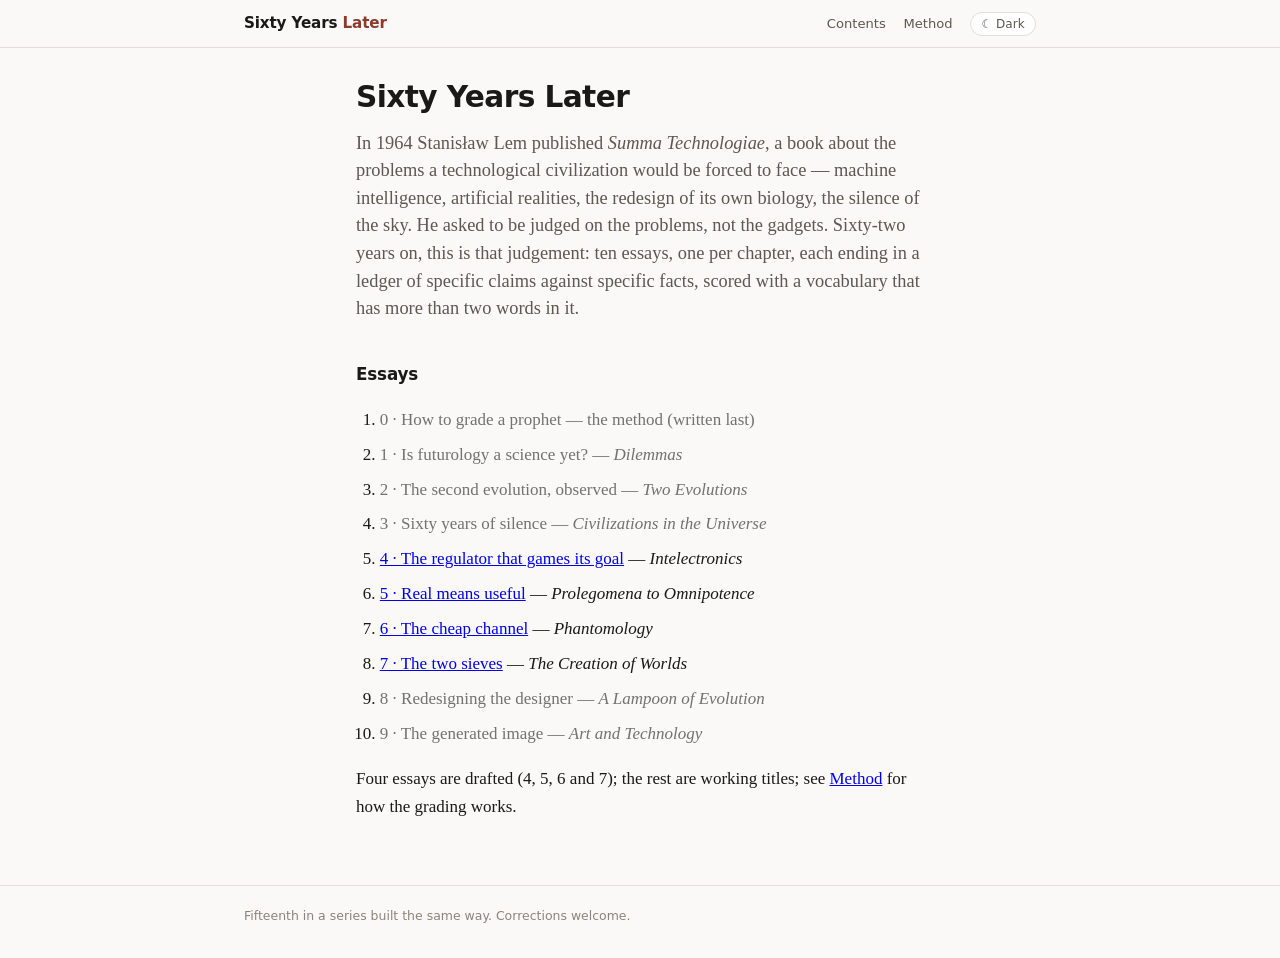
==== index.html @ 34fe0ba0 "Essay 7 rebuilt on Lem's note 8: the two sieves Codex round 2 was right that the essay scored the wr" ====
<!DOCTYPE html>
<html lang="en">
<head>
<meta charset="utf-8">
<meta name="viewport" content="width=device-width, initial-scale=1">
<title>Sixty Years Later — Lem's Summa Technologiae, graded from 2026</title>
<meta name="description" content="Ten essays reading Stanisław Lem's Summa Technologiae (1964) chapter by chapter from 2026: where he was right, wrong, right for the wrong reason, or asking a question that is still open.">
<link rel="stylesheet" href="static/style.css">
<script src="static/theme.js"></script>
</head>
<body>
<header class="site-header">
  <div class="wrap">
    <a class="brand" href="index.html">Sixty Years <span>Later</span></a>
    <nav class="site-nav">
      <a href="index.html">Contents</a>
      <a href="about.html">Method</a>
      <button class="theme-toggle" type="button">☾ Dark</button>
    </nav>
  </div>
</header>
<main class="wrap">
  <h1>Sixty Years Later</h1>
  <p class="lede">In 1964 Stanisław Lem published <em>Summa Technologiae</em>, a book about the problems a technological civilization would be forced to face — machine intelligence, artificial realities, the redesign of its own biology, the silence of the sky. He asked to be judged on the problems, not the gadgets. Sixty-two years on, this is that judgement: ten essays, one per chapter, each ending in a ledger of specific claims against specific facts, scored with a vocabulary that has more than two words in it.</p>

  <h2>Essays</h2>
  <ol class="toc">
    <li><span class="soon">0 · How to grade a prophet — the method (written last)</span></li>
    <li><span class="soon">1 · Is futurology a science yet? — <em>Dilemmas</em></span></li>
    <li><span class="soon">2 · The second evolution, observed — <em>Two Evolutions</em></span></li>
    <li><span class="soon">3 · Sixty years of silence — <em>Civilizations in the Universe</em></span></li>
    <li><a href="chapters/04-the-regulator-that-games-its-goal.html">4 · The regulator that games its goal</a> — <em>Intelectronics</em></li>
    <li><a href="chapters/05-real-means-useful.html">5 · Real means useful</a> — <em>Prolegomena to Omnipotence</em></li>
    <li><a href="chapters/06-the-cheap-channel.html">6 · The cheap channel</a> — <em>Phantomology</em></li>
    <li><a href="chapters/07-information-farming.html">7 · The two sieves</a> — <em>The Creation of Worlds</em></li>
    <li><span class="soon">8 · Redesigning the designer — <em>A Lampoon of Evolution</em></span></li>
    <li><span class="soon">9 · The generated image — <em>Art and Technology</em></span></li>
  </ol>
  <p class="note">Four essays are drafted (4, 5, 6 and 7); the rest are working titles; see <a href="about.html">Method</a> for how the grading works.</p>
</main>
<footer class="site-footer"><div class="wrap"><p>Fifteenth in a series built the same way. Corrections welcome.</p></div></footer>
</body>
</html>
---- static/style.css ----
/* Same War, Different Classroom — one stylesheet, no build step. */

:root {
  --bg:        #faf9f7;
  --bg-raised: #ffffff;
  --ink:       #1a1917;
  --ink-soft:  #5c5852;
  --ink-faint: #8a857c;
  --rule:      #e4dfd6;
  --accent:    #8b3a2b;   /* dried-blood brick — classroom chalk-red */
  --accent-bg: #f7efe9;
  --quote-bg:  #f3f0ea;
  --ladder-bg: #f7f5f1;
  --measure:   38rem;
  --wide:      52rem;
}

:root[data-theme="dark"] {
  --bg:        #161512;
  --bg-raised: #1e1c18;
  --ink:       #ece8e1;
  --ink-soft:  #a8a298;
  --ink-faint: #7a756c;
  --rule:      #322f2a;
  --accent:    #d4785c;
  --accent-bg: #2a1f1a;
  --quote-bg:  #22201c;
  --ladder-bg: #1c1a16;
}

@media (prefers-color-scheme: dark) {
  :root:not([data-theme="light"]) {
    --bg:        #161512;
    --bg-raised: #1e1c18;
    --ink:       #ece8e1;
    --ink-soft:  #a8a298;
    --ink-faint: #7a756c;
    --rule:      #322f2a;
    --accent:    #d4785c;
    --accent-bg: #2a1f1a;
    --quote-bg:  #22201c;
    --ladder-bg: #1c1a16;
  }
}

* { box-sizing: border-box; }
html { -webkit-text-size-adjust: 100%; }

body {
  margin: 0;
  background: var(--bg);
  color: var(--ink);
  font: 400 1.0625rem/1.65 Charter, "Bitstream Charter", "Iowan Old Style",
        Georgia, "Times New Roman", serif;
  text-rendering: optimizeLegibility;
}

.wrap {
  max-width: var(--measure);
  margin: 0 auto;
  padding: 0 1.25rem;
}
.wrap.wide { max-width: var(--wide); }

.site-header {
  border-bottom: 1px solid var(--rule);
  background: var(--bg);
  position: sticky;
  top: 0;
  z-index: 10;
}
.site-header .wrap {
  max-width: var(--wide);
  display: flex;
  align-items: center;
  justify-content: space-between;
  gap: 1rem;
  padding-top: 0.7rem;
  padding-bottom: 0.7rem;
}
.brand {
  font-weight: 700;
  font-size: 0.95rem;
  letter-spacing: -0.01em;
  color: var(--ink);
  text-decoration: none;
  font-family: system-ui, -apple-system, "Segoe UI", sans-serif;
}
.brand span { color: var(--accent); }
.site-nav {
  display: flex;
  align-items: center;
  gap: 1.1rem;
  font-family: system-ui, -apple-system, "Segoe UI", sans-serif;
  font-size: 0.82rem;
}
.site-nav a { color: var(--ink-soft); text-decoration: none; }
.site-nav a:hover { color: var(--accent); }
.theme-toggle {
  border: 1px solid var(--rule);
  background: var(--bg-raised);
  color: var(--ink-soft);
  border-radius: 999px;
  padding: 0.25rem 0.65rem;
  font-size: 0.75rem;
  cursor: pointer;
  font-family: inherit;
}
.theme-toggle:hover { color: var(--accent); border-color: var(--accent); }

main.wrap { padding-top: 2rem; padding-bottom: 4rem; }

.kicker {
  font-family: system-ui, -apple-system, "Segoe UI", sans-serif;
  font-size: 0.78rem;
  letter-spacing: 0.04em;
  text-transform: uppercase;
  color: var(--ink-faint);
  margin: 0 0 0.6rem;
}
.inherits {
  font-family: system-ui, -apple-system, "Segoe UI", sans-serif;
  font-size: 0.78rem;
  color: var(--ink-faint);
  margin: -0.2rem 0 1.4rem;
}

h1 {
  font-family: system-ui, -apple-system, "Segoe UI", sans-serif;
  font-size: 1.85rem;
  font-weight: 700;
  letter-spacing: -0.02em;
  line-height: 1.2;
  margin: 0 0 0.85rem;
}
.lede {
  font-size: 1.15rem;
  line-height: 1.5;
  color: var(--ink-soft);
  margin: 0 0 1.75rem;
}

.question {
  border: 1px solid var(--rule);
  border-left: 3px solid var(--accent);
  background: var(--accent-bg);
  padding: 0.9rem 1.1rem;
  margin: 0 0 2rem;
}
.question .tag {
  display: block;
  font-family: system-ui, -apple-system, "Segoe UI", sans-serif;
  font-size: 0.72rem;
  letter-spacing: 0.06em;
  text-transform: uppercase;
  color: var(--accent);
  margin-bottom: 0.35rem;
}
.question p { margin: 0; font-size: 1.05rem; }

h2 {
  font-family: system-ui, -apple-system, "Segoe UI", sans-serif;
  font-size: 1.05rem;
  font-weight: 650;
  letter-spacing: -0.01em;
  margin: 2.4rem 0 0.85rem;
}
h2 .num {
  display: inline-block;
  font-size: 0.72rem;
  font-weight: 600;
  letter-spacing: 0.04em;
  text-transform: uppercase;
  color: var(--ink-faint);
  margin-right: 0.55rem;
}

p { margin: 0 0 1rem; }
p:last-child { margin-bottom: 0; }

.facts {
  background: var(--ladder-bg);
  border: 1px solid var(--rule);
  padding: 1rem 1.15rem;
  margin: 0 0 1.5rem;
  font-size: 0.95rem;
  color: var(--ink-soft);
}
.facts ul { margin: 0.4rem 0 0; padding-left: 1.15rem; }
.facts li { margin: 0.25rem 0; }

/* Ladder */
.ladder-wrap {
  overflow-x: auto;
  margin: 0 0 1.5rem;
  border: 1px solid var(--rule);
  background: var(--ladder-bg);
}
table.ladder {
  width: 100%;
  border-collapse: collapse;
  font-size: 0.88rem;
  min-width: 36rem;
}
table.ladder th,
table.ladder td {
  text-align: left;
  vertical-align: top;
  padding: 0.7rem 0.85rem;
  border-bottom: 1px solid var(--rule);
}
table.ladder th {
  font-family: system-ui, -apple-system, "Segoe UI", sans-serif;
  font-size: 0.72rem;
  letter-spacing: 0.04em;
  text-transform: uppercase;
  color: var(--ink-faint);
  font-weight: 600;
  background: var(--bg-raised);
}
table.ladder tr:last-child td { border-bottom: none; }
table.ladder .flag {
  font-family: system-ui, -apple-system, "Segoe UI", sans-serif;
  font-weight: 650;
  white-space: nowrap;
}
table.ladder .tag {
  display: inline-block;
  font-family: system-ui, -apple-system, "Segoe UI", sans-serif;
  font-size: 0.72rem;
  color: var(--accent);
  margin-top: 0.35rem;
}
table.ladder blockquote {
  margin: 0.35rem 0 0;
  padding: 0;
  border: none;
  font-style: italic;
  color: var(--ink);
}
table.ladder .orig {
  display: block;
  font-style: normal;
  font-size: 0.82rem;
  color: var(--ink-soft);
  margin-bottom: 0.25rem;
  font-family: "Noto Sans SC", "Noto Sans CJK SC", "PingFang SC",
               "Microsoft YaHei", system-ui, sans-serif;
}
table.ladder .orig.latin {
  font-family: Charter, Georgia, serif;
}
table.ladder .cite {
  display: block;
  font-family: system-ui, -apple-system, "Segoe UI", sans-serif;
  font-size: 0.7rem;
  font-style: normal;
  color: var(--ink-faint);
  margin-top: 0.3rem;
}

.pull {
  border-left: 3px solid var(--rule);
  padding: 0.15rem 0 0.15rem 1rem;
  margin: 1.25rem 0;
  color: var(--ink-soft);
}
.pull .orig {
  display: block;
  font-size: 0.95rem;
  color: var(--ink);
  margin-bottom: 0.4rem;
  font-family: "Noto Sans SC", "Noto Sans CJK SC", "PingFang SC",
               "Microsoft YaHei", system-ui, sans-serif;
  line-height: 1.55;
}
.pull .tr { font-style: italic; margin: 0; }
.pull .cite {
  display: block;
  font-family: system-ui, -apple-system, "Segoe UI", sans-serif;
  font-size: 0.72rem;
  color: var(--ink-faint);
  margin-top: 0.45rem;
  font-style: normal;
}

.credit, .limits {
  background: var(--bg-raised);
  border: 1px solid var(--rule);
  padding: 1rem 1.15rem;
  margin: 1.25rem 0;
}
.credit .label, .limits .label {
  font-family: system-ui, -apple-system, "Segoe UI", sans-serif;
  font-size: 0.72rem;
  letter-spacing: 0.05em;
  text-transform: uppercase;
  color: var(--ink-faint);
  margin: 0 0 0.5rem;
}

.receipts {
  font-size: 0.9rem;
  color: var(--ink-soft);
}
.receipts ul { margin: 0.4rem 0 0; padding-left: 1.15rem; }
.receipts li { margin: 0.3rem 0; }
.badge {
  display: inline-block;
  font-family: system-ui, -apple-system, "Segoe UI", sans-serif;
  font-size: 0.72rem;
  border: 1px solid var(--rule);
  padding: 0.1rem 0.4rem;
  border-radius: 3px;
  color: var(--ink-faint);
  margin-left: 0.25rem;
}

.coda {
  margin: 2.5rem 0 1rem;
  padding: 1.1rem 1.2rem;
  border: 1px solid var(--rule);
  background: var(--accent-bg);
  font-size: 1.05rem;
  font-weight: 550;
  text-align: center;
}

.chapter-nav {
  display: flex;
  justify-content: space-between;
  gap: 1rem;
  margin-top: 2.5rem;
  padding-top: 1.25rem;
  border-top: 1px solid var(--rule);
  font-family: system-ui, -apple-system, "Segoe UI", sans-serif;
  font-size: 0.85rem;
}
.chapter-nav a { color: var(--ink-soft); text-decoration: none; }
.chapter-nav a:hover { color: var(--accent); }

.site-footer {
  border-top: 1px solid var(--rule);
  padding: 1.25rem 0 2rem;
  font-family: system-ui, -apple-system, "Segoe UI", sans-serif;
  font-size: 0.78rem;
  color: var(--ink-faint);
}
.site-footer .wrap { max-width: var(--wide); }
.site-footer a { color: var(--ink-soft); }

@media print {
  .site-header, .theme-toggle, .chapter-nav { display: none; }
  body { background: white; color: black; }
  .ladder-wrap { overflow: visible; }
}

/* documentary figures */
figure.doc { margin: 2rem 0; }
figure.doc img { max-width: 100%; border-radius: 4px; display: block; }
figure.doc figcaption { font-size: 0.75rem; color: var(--ink-soft, #666); margin-top: 0.4rem; line-height: 1.4; }

/* ---- book 15 additions ---- */
ol.toc { padding-left: 1.4em; } ol.toc li { margin: .4em 0; } .soon { opacity: .6; }
table.ledger { width: 100%; border-collapse: collapse; font-size: .95em; margin: 1em 0; }
table.ledger th, table.ledger td { border-bottom: 1px solid var(--rule, #ccc); padding: .5em .6em; vertical-align: top; text-align: left; }
table.ledger td.verdict { white-space: nowrap; font-weight: 600; }
.v-hit { color: #2a7; } .v-miss { color: #c33; } .v-early { color: #b80; } .v-open { color: #777; } .v-rq, .v-ra, .v-dis { color: #369; }
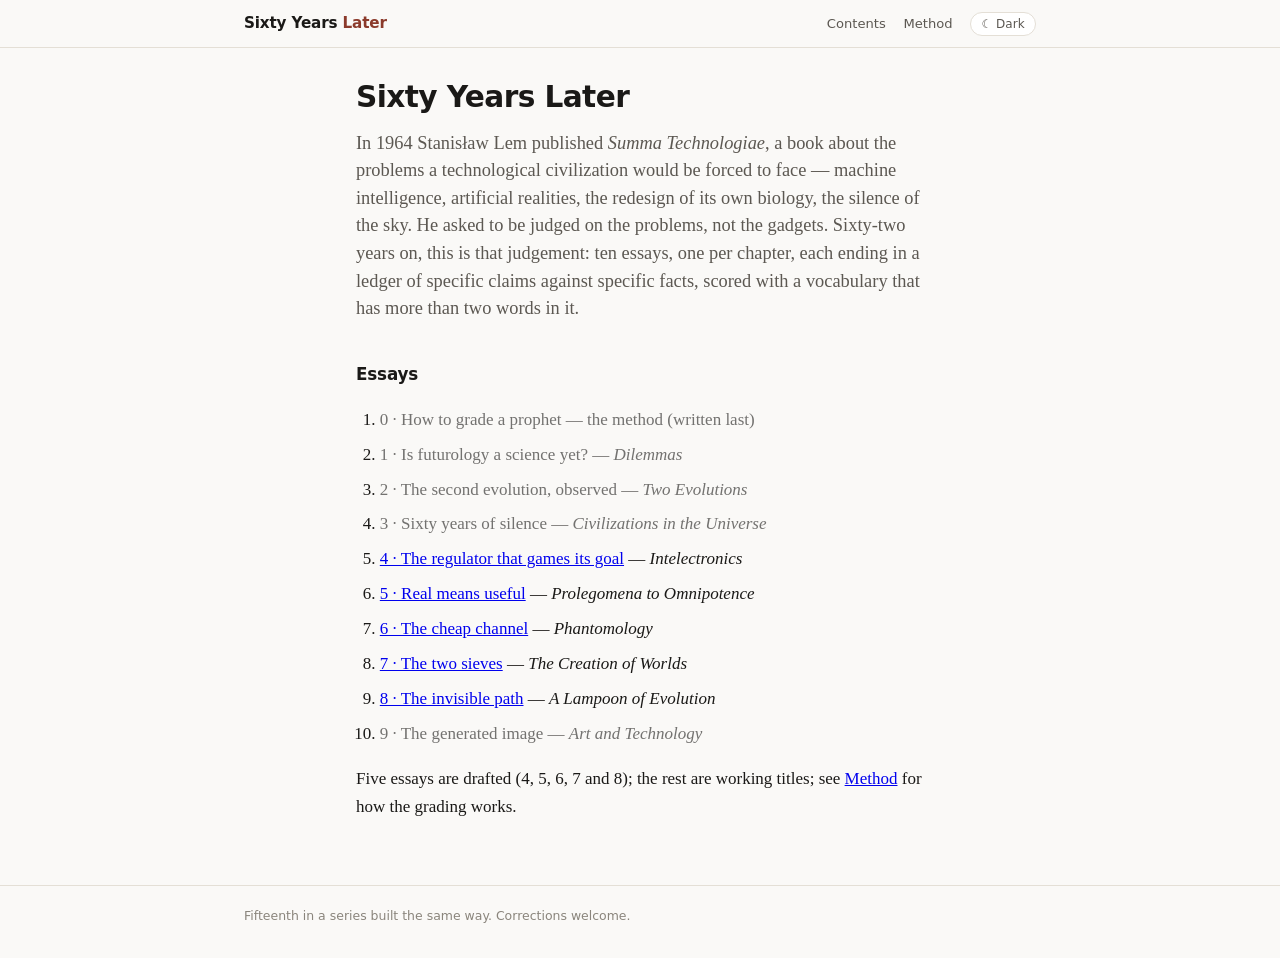
==== commit 874e3f92: "Essay 8: The invisible path Ch. 8's real forecast is not the staged debate about redesigning the bod" ====
--- a/index.html
+++ b/index.html
@@ -33,10 +33,10 @@
     <li><a href="chapters/05-real-means-useful.html">5 · Real means useful</a> — <em>Prolegomena to Omnipotence</em></li>
     <li><a href="chapters/06-the-cheap-channel.html">6 · The cheap channel</a> — <em>Phantomology</em></li>
     <li><a href="chapters/07-information-farming.html">7 · The two sieves</a> — <em>The Creation of Worlds</em></li>
-    <li><span class="soon">8 · Redesigning the designer — <em>A Lampoon of Evolution</em></span></li>
+    <li><a href="chapters/08-the-invisible-path.html">8 · The invisible path</a> — <em>A Lampoon of Evolution</em></li>
     <li><span class="soon">9 · The generated image — <em>Art and Technology</em></span></li>
   </ol>
-  <p class="note">Four essays are drafted (4, 5, 6 and 7); the rest are working titles; see <a href="about.html">Method</a> for how the grading works.</p>
+  <p class="note">Five essays are drafted (4, 5, 6, 7 and 8); the rest are working titles; see <a href="about.html">Method</a> for how the grading works.</p>
 </main>
 <footer class="site-footer"><div class="wrap"><p>Fifteenth in a series built the same way. Corrections welcome.</p></div></footer>
 </body>
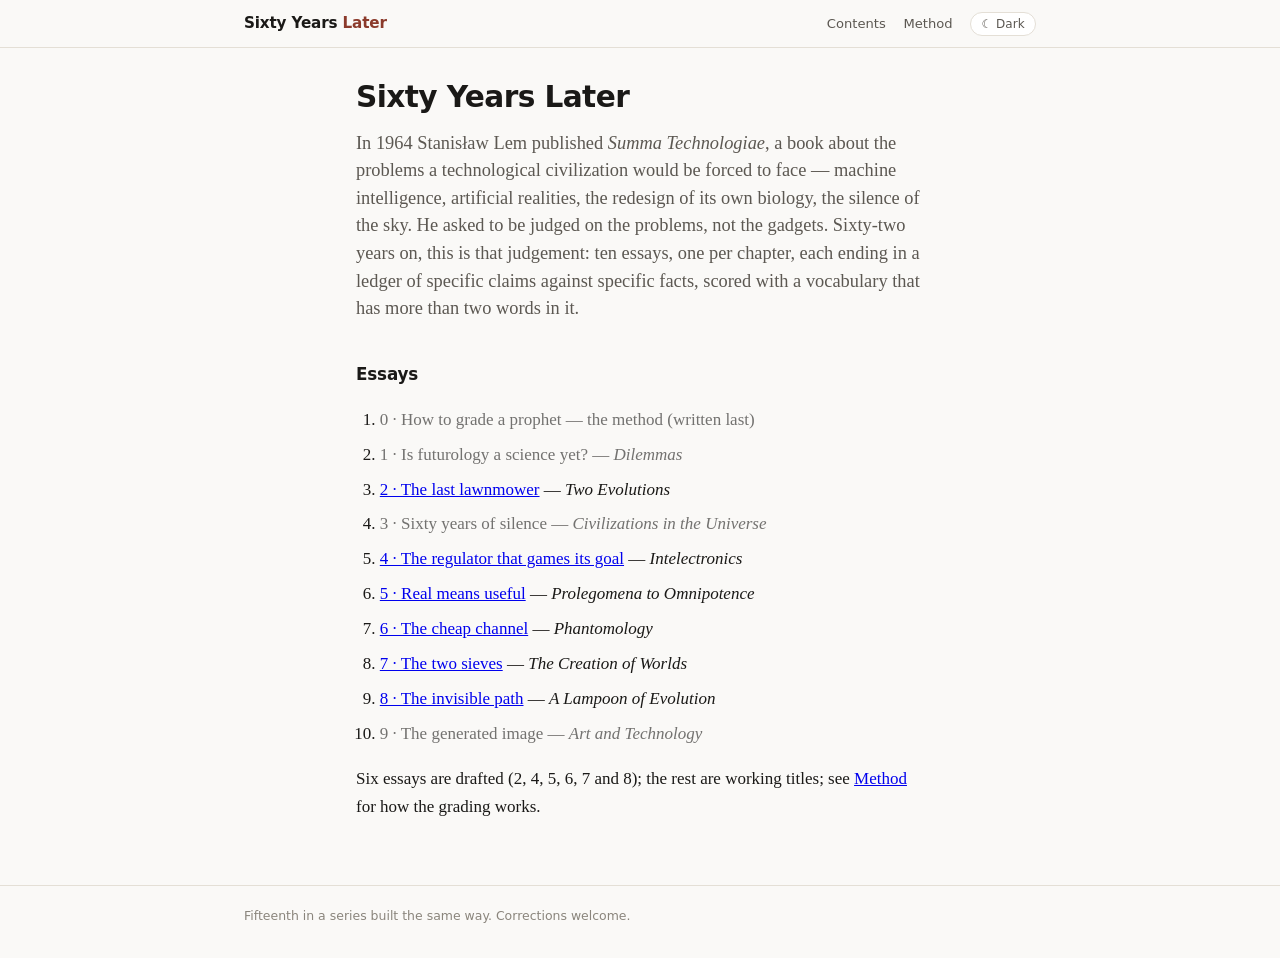
==== commit c1d58c2e: "Essay 2: The last lawnmower Grades the analogy that gives ch. 2 its title, on the dated artifacts Le" ====
--- a/index.html
+++ b/index.html
@@ -27,7 +27,7 @@
   <ol class="toc">
     <li><span class="soon">0 · How to grade a prophet — the method (written last)</span></li>
     <li><span class="soon">1 · Is futurology a science yet? — <em>Dilemmas</em></span></li>
-    <li><span class="soon">2 · The second evolution, observed — <em>Two Evolutions</em></span></li>
+    <li><a href="chapters/02-the-last-lawnmower.html">2 · The last lawnmower</a> — <em>Two Evolutions</em></li>
     <li><span class="soon">3 · Sixty years of silence — <em>Civilizations in the Universe</em></span></li>
     <li><a href="chapters/04-the-regulator-that-games-its-goal.html">4 · The regulator that games its goal</a> — <em>Intelectronics</em></li>
     <li><a href="chapters/05-real-means-useful.html">5 · Real means useful</a> — <em>Prolegomena to Omnipotence</em></li>
@@ -36,7 +36,7 @@
     <li><a href="chapters/08-the-invisible-path.html">8 · The invisible path</a> — <em>A Lampoon of Evolution</em></li>
     <li><span class="soon">9 · The generated image — <em>Art and Technology</em></span></li>
   </ol>
-  <p class="note">Five essays are drafted (4, 5, 6, 7 and 8); the rest are working titles; see <a href="about.html">Method</a> for how the grading works.</p>
+  <p class="note">Six essays are drafted (2, 4, 5, 6, 7 and 8); the rest are working titles; see <a href="about.html">Method</a> for how the grading works.</p>
 </main>
 <footer class="site-footer"><div class="wrap"><p>Fifteenth in a series built the same way. Corrections welcome.</p></div></footer>
 </body>
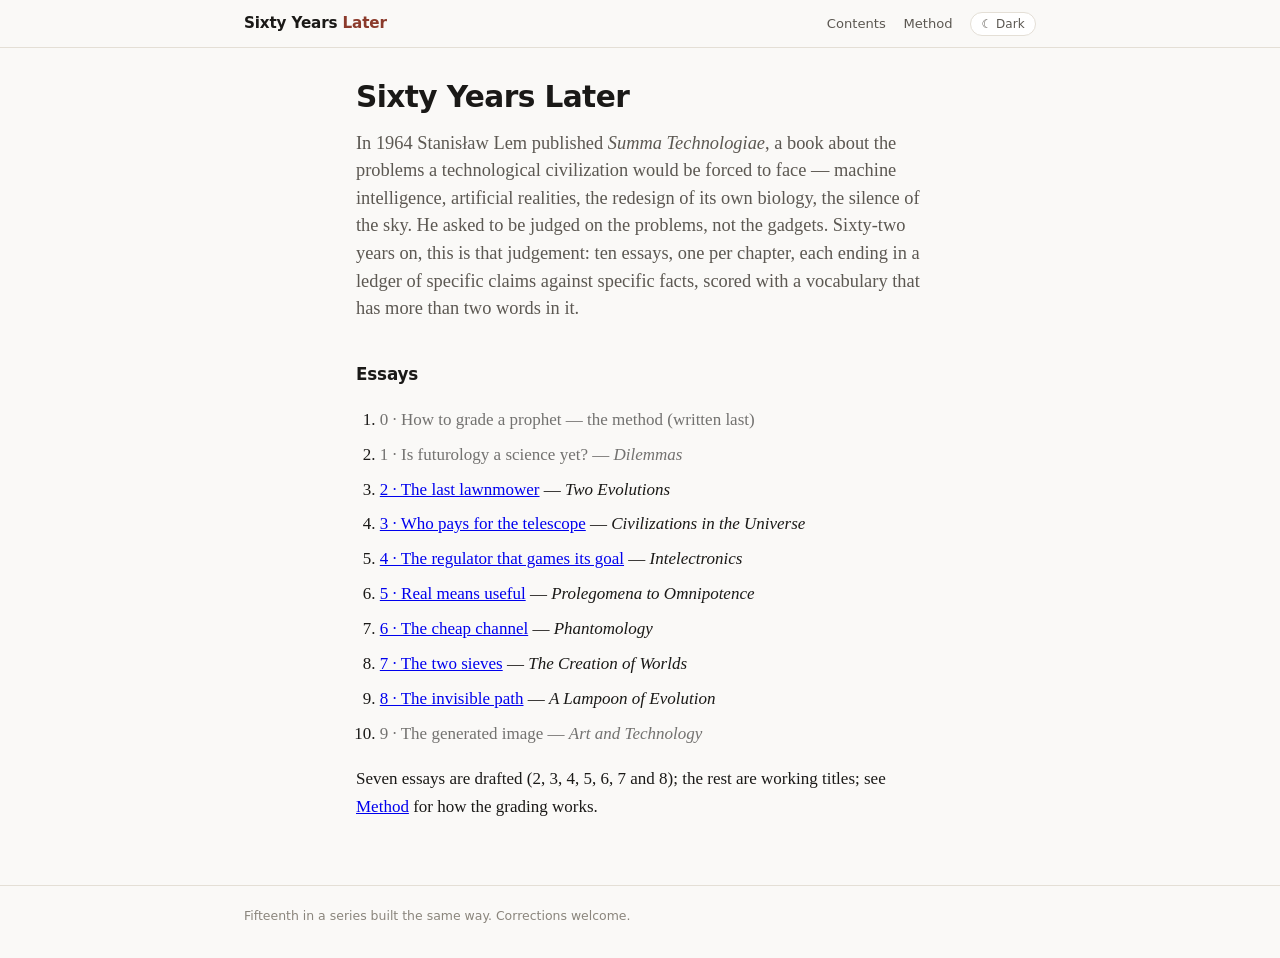
==== commit 7862c44e: "Essay 3: Who pays for the telescope Takes the two pages nobody quotes - pp. 89-90, where Lem stops a" ====
--- a/index.html
+++ b/index.html
@@ -28,7 +28,7 @@
     <li><span class="soon">0 · How to grade a prophet — the method (written last)</span></li>
     <li><span class="soon">1 · Is futurology a science yet? — <em>Dilemmas</em></span></li>
     <li><a href="chapters/02-the-last-lawnmower.html">2 · The last lawnmower</a> — <em>Two Evolutions</em></li>
-    <li><span class="soon">3 · Sixty years of silence — <em>Civilizations in the Universe</em></span></li>
+    <li><a href="chapters/03-who-pays-for-the-telescope.html">3 · Who pays for the telescope</a> — <em>Civilizations in the Universe</em></li>
     <li><a href="chapters/04-the-regulator-that-games-its-goal.html">4 · The regulator that games its goal</a> — <em>Intelectronics</em></li>
     <li><a href="chapters/05-real-means-useful.html">5 · Real means useful</a> — <em>Prolegomena to Omnipotence</em></li>
     <li><a href="chapters/06-the-cheap-channel.html">6 · The cheap channel</a> — <em>Phantomology</em></li>
@@ -36,7 +36,7 @@
     <li><a href="chapters/08-the-invisible-path.html">8 · The invisible path</a> — <em>A Lampoon of Evolution</em></li>
     <li><span class="soon">9 · The generated image — <em>Art and Technology</em></span></li>
   </ol>
-  <p class="note">Six essays are drafted (2, 4, 5, 6, 7 and 8); the rest are working titles; see <a href="about.html">Method</a> for how the grading works.</p>
+  <p class="note">Seven essays are drafted (2, 3, 4, 5, 6, 7 and 8); the rest are working titles; see <a href="about.html">Method</a> for how the grading works.</p>
 </main>
 <footer class="site-footer"><div class="wrap"><p>Fifteenth in a series built the same way. Corrections welcome.</p></div></footer>
 </body>
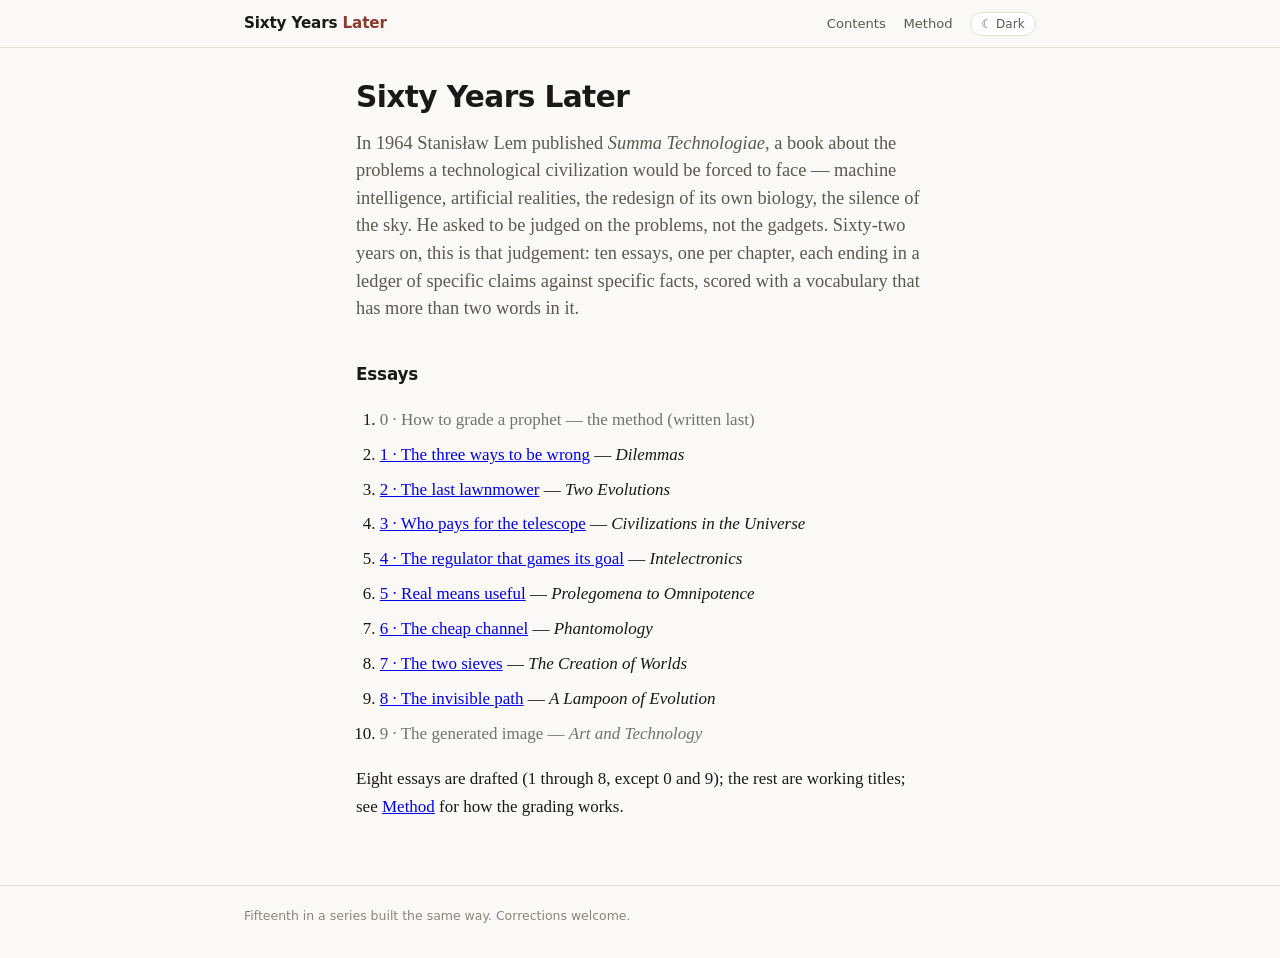
==== commit b8b8745a: "Essay 1: The three ways to be wrong Grades Lem's own taxonomy of forecasting error against the only " ====
--- a/index.html
+++ b/index.html
@@ -26,7 +26,7 @@
   <h2>Essays</h2>
   <ol class="toc">
     <li><span class="soon">0 · How to grade a prophet — the method (written last)</span></li>
-    <li><span class="soon">1 · Is futurology a science yet? — <em>Dilemmas</em></span></li>
+    <li><a href="chapters/01-the-three-ways-to-be-wrong.html">1 · The three ways to be wrong</a> — <em>Dilemmas</em></li>
     <li><a href="chapters/02-the-last-lawnmower.html">2 · The last lawnmower</a> — <em>Two Evolutions</em></li>
     <li><a href="chapters/03-who-pays-for-the-telescope.html">3 · Who pays for the telescope</a> — <em>Civilizations in the Universe</em></li>
     <li><a href="chapters/04-the-regulator-that-games-its-goal.html">4 · The regulator that games its goal</a> — <em>Intelectronics</em></li>
@@ -36,7 +36,7 @@
     <li><a href="chapters/08-the-invisible-path.html">8 · The invisible path</a> — <em>A Lampoon of Evolution</em></li>
     <li><span class="soon">9 · The generated image — <em>Art and Technology</em></span></li>
   </ol>
-  <p class="note">Seven essays are drafted (2, 3, 4, 5, 6, 7 and 8); the rest are working titles; see <a href="about.html">Method</a> for how the grading works.</p>
+  <p class="note">Eight essays are drafted (1 through 8, except 0 and 9); the rest are working titles; see <a href="about.html">Method</a> for how the grading works.</p>
 </main>
 <footer class="site-footer"><div class="wrap"><p>Fifteenth in a series built the same way. Corrections welcome.</p></div></footer>
 </body>
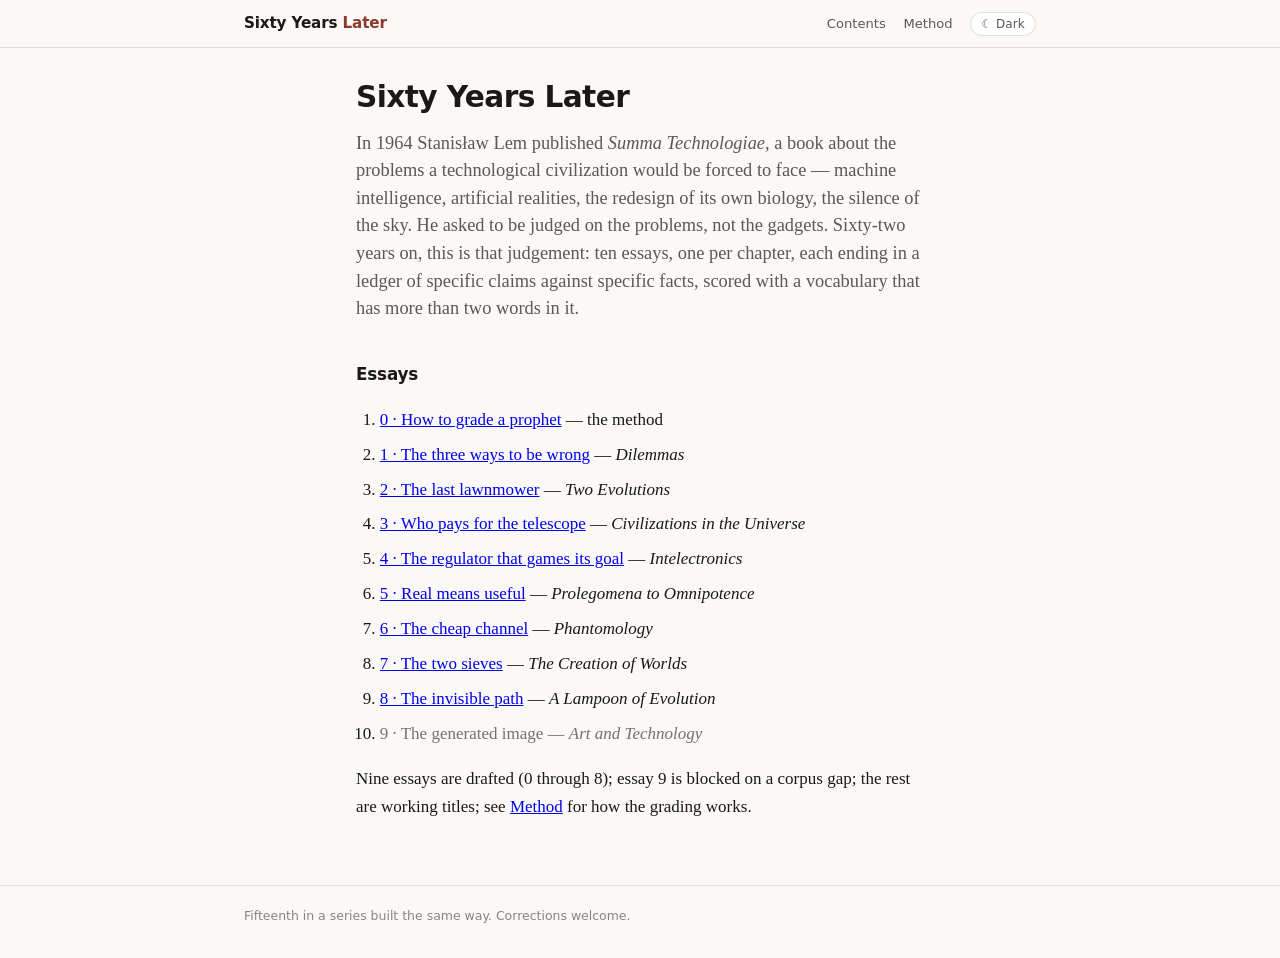
==== commit 325fe4f6: "Essay 0: How to grade a prophet - the book is complete but for essay 9 Written last so it could repo" ====
--- a/index.html
+++ b/index.html
@@ -25,7 +25,7 @@
 
   <h2>Essays</h2>
   <ol class="toc">
-    <li><span class="soon">0 · How to grade a prophet — the method (written last)</span></li>
+    <li><a href="chapters/00-how-to-grade-a-prophet.html">0 · How to grade a prophet</a> — the method</li>
     <li><a href="chapters/01-the-three-ways-to-be-wrong.html">1 · The three ways to be wrong</a> — <em>Dilemmas</em></li>
     <li><a href="chapters/02-the-last-lawnmower.html">2 · The last lawnmower</a> — <em>Two Evolutions</em></li>
     <li><a href="chapters/03-who-pays-for-the-telescope.html">3 · Who pays for the telescope</a> — <em>Civilizations in the Universe</em></li>
@@ -36,7 +36,7 @@
     <li><a href="chapters/08-the-invisible-path.html">8 · The invisible path</a> — <em>A Lampoon of Evolution</em></li>
     <li><span class="soon">9 · The generated image — <em>Art and Technology</em></span></li>
   </ol>
-  <p class="note">Eight essays are drafted (1 through 8, except 0 and 9); the rest are working titles; see <a href="about.html">Method</a> for how the grading works.</p>
+  <p class="note">Nine essays are drafted (0 through 8); essay 9 is blocked on a corpus gap; the rest are working titles; see <a href="about.html">Method</a> for how the grading works.</p>
 </main>
 <footer class="site-footer"><div class="wrap"><p>Fifteenth in a series built the same way. Corrections welcome.</p></div></footer>
 </body>
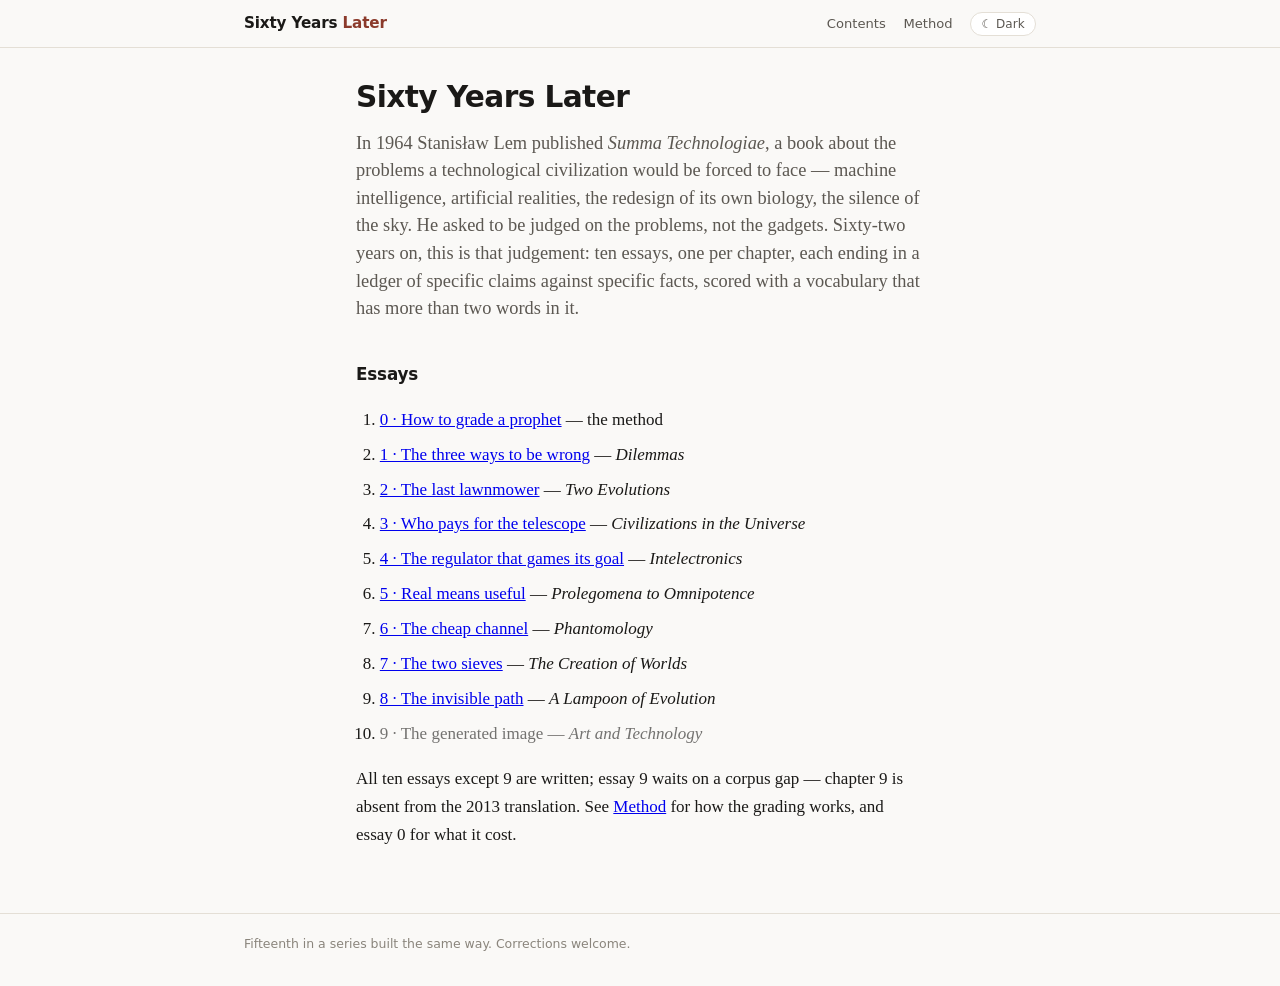
==== commit f76d7737: "index: contents note reflects the finished book Co-Authored-By: Claude Fable 5 <noreply@anthropic.co" ====
--- a/index.html
+++ b/index.html
@@ -36,7 +36,7 @@
     <li><a href="chapters/08-the-invisible-path.html">8 · The invisible path</a> — <em>A Lampoon of Evolution</em></li>
     <li><span class="soon">9 · The generated image — <em>Art and Technology</em></span></li>
   </ol>
-  <p class="note">Nine essays are drafted (0 through 8); essay 9 is blocked on a corpus gap; the rest are working titles; see <a href="about.html">Method</a> for how the grading works.</p>
+  <p class="note">All ten essays except 9 are written; essay 9 waits on a corpus gap — chapter 9 is absent from the 2013 translation. See <a href="about.html">Method</a> for how the grading works, and essay 0 for what it cost.</p>
 </main>
 <footer class="site-footer"><div class="wrap"><p>Fifteenth in a series built the same way. Corrections welcome.</p></div></footer>
 </body>
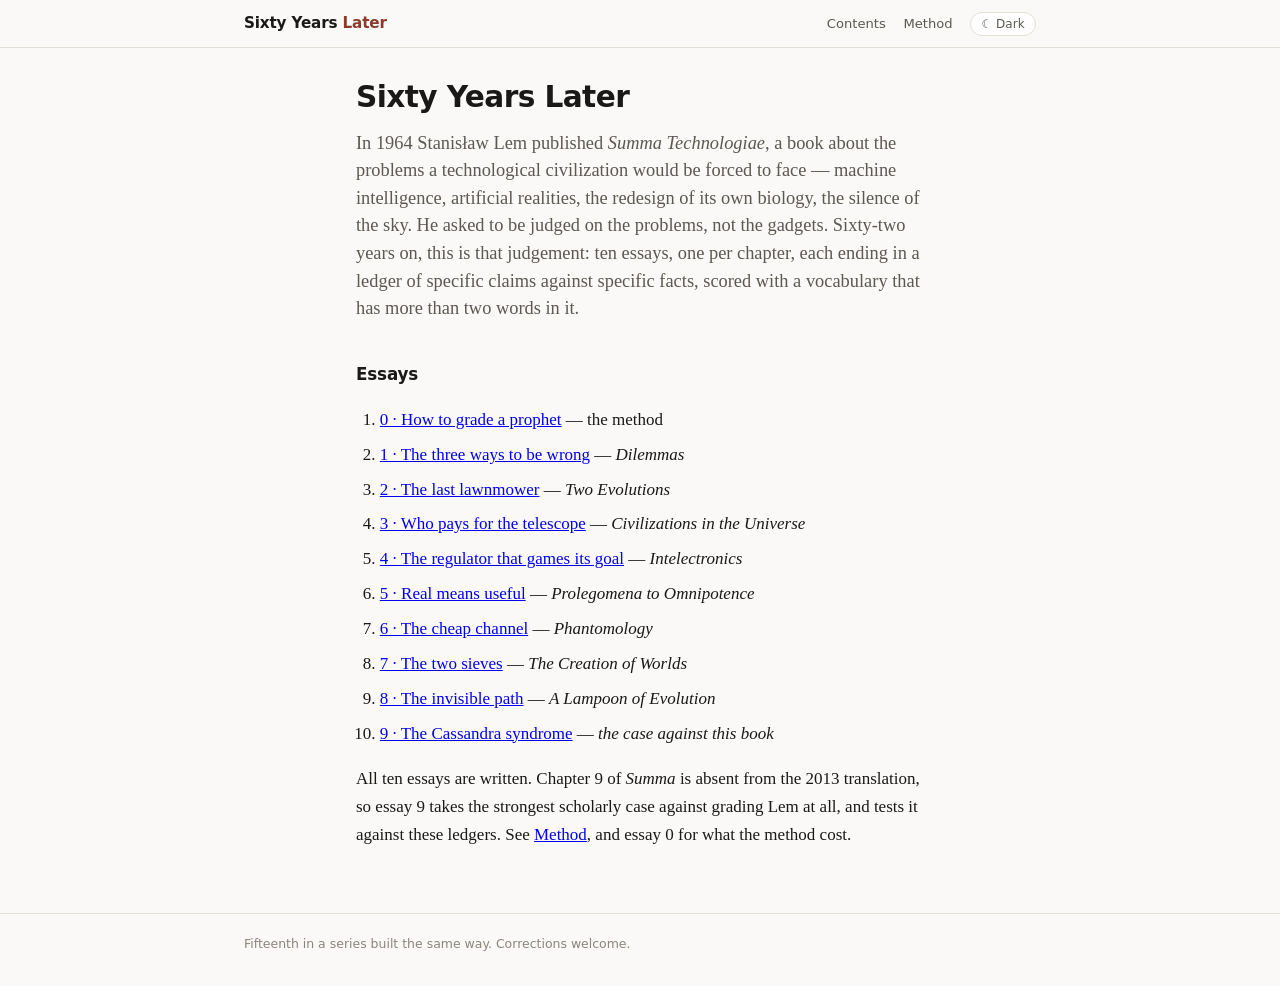
==== commit c56dc7ad: "Essay 9: The Cassandra syndrome - the book is complete Chapter 9 is absent from the translation, so " ====
--- a/index.html
+++ b/index.html
@@ -34,9 +34,9 @@
     <li><a href="chapters/06-the-cheap-channel.html">6 · The cheap channel</a> — <em>Phantomology</em></li>
     <li><a href="chapters/07-information-farming.html">7 · The two sieves</a> — <em>The Creation of Worlds</em></li>
     <li><a href="chapters/08-the-invisible-path.html">8 · The invisible path</a> — <em>A Lampoon of Evolution</em></li>
-    <li><span class="soon">9 · The generated image — <em>Art and Technology</em></span></li>
+    <li><a href="chapters/09-the-cassandra-syndrome.html">9 · The Cassandra syndrome</a> — <em>the case against this book</em></li>
   </ol>
-  <p class="note">All ten essays except 9 are written; essay 9 waits on a corpus gap — chapter 9 is absent from the 2013 translation. See <a href="about.html">Method</a> for how the grading works, and essay 0 for what it cost.</p>
+  <p class="note">All ten essays are written. Chapter 9 of <em>Summa</em> is absent from the 2013 translation, so essay 9 takes the strongest scholarly case against grading Lem at all, and tests it against these ledgers. See <a href="about.html">Method</a>, and essay 0 for what the method cost.</p>
 </main>
 <footer class="site-footer"><div class="wrap"><p>Fifteenth in a series built the same way. Corrections welcome.</p></div></footer>
 </body>
